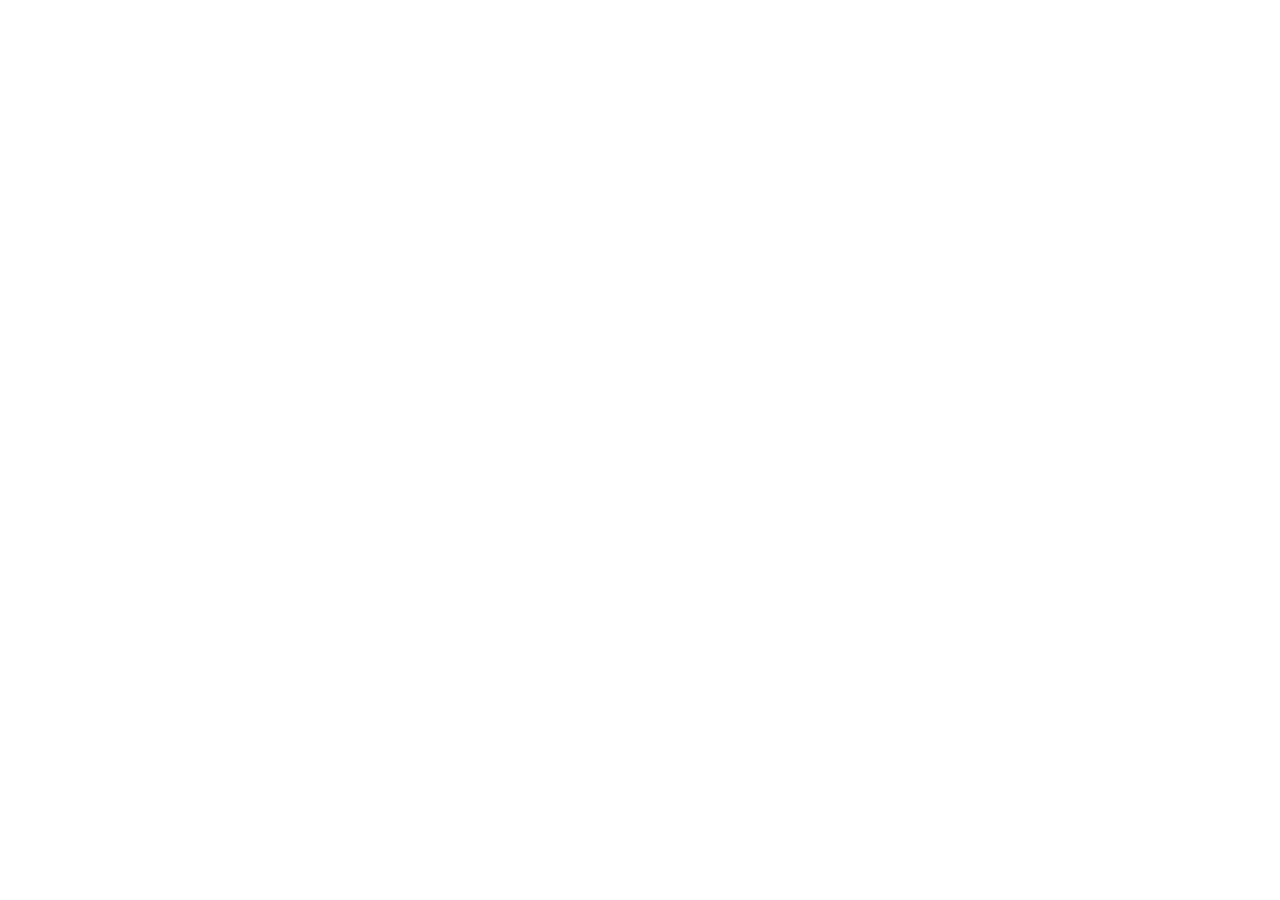
==== html/formulario.html @ ac9edab3 "Mejoras y añadí la animacion de scroll con css" ====
<!DOCTYPE html>
<html lang="es">
<head>
    <meta charset="UTF-8">
    <meta name="viewport" content="width=device-width, initial-scale=1.0">
    <title>Legacy - barber </title>
</head>
<body>
    
</body>
</html>
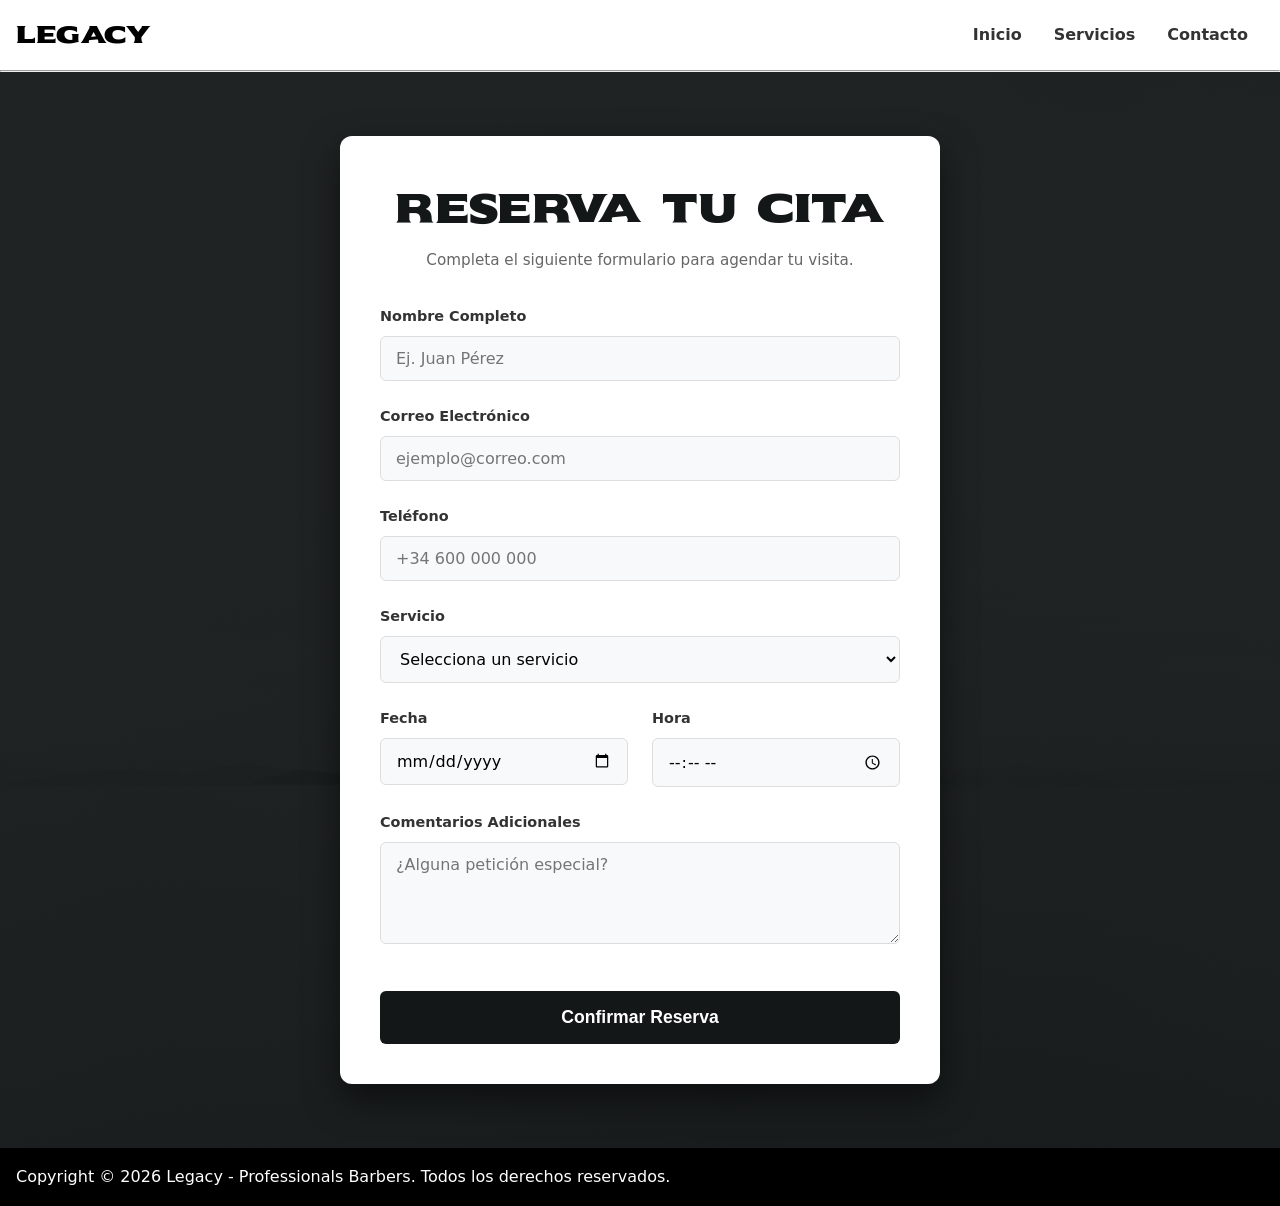
==== commit c9daa30d: "Mejoras con el css en el formulario y responsive" ====
--- a/html/formulario.html
+++ b/html/formulario.html
@@ -1,11 +1,97 @@
 <!DOCTYPE html>
 <html lang="es">
+
 <head>
     <meta charset="UTF-8">
     <meta name="viewport" content="width=device-width, initial-scale=1.0">
-    <title>Legacy - barber </title>
+    <title>Legacy - Reservas</title>
+    <link rel="stylesheet" href="../css/style.css">
+    <link rel="stylesheet" href="../css/formulario.css">
+    <link rel="preconnect" href="https://fonts.googleapis.com">
+    <link rel="preconnect" href="https://fonts.gstatic.com" crossorigin>
+    <link href="https://fonts.googleapis.com/css2?family=Sekuya&display=swap" rel="stylesheet">
+    <link rel="icon" href="../img/iconoweb.png">
 </head>
+
 <body>
-    
+    <header>
+        <nav class="nav">
+            <div class="logo">
+                <a href="../index.html"
+                    style="font-family: 'Sekuya', system-ui; font-size: 1.5rem; text-decoration: none; color: #000;">Legacy</a>
+            </div>
+
+            <ul>
+                <li><a href="../index.html">Inicio</a></li>
+                <li><a href="../index.html#servicios">Servicios</a></li>
+                <li><a href="../index.html#contacto">Contacto</a></li>
+            </ul>
+        </nav>
+    </header>
+    <hr>
+
+    <main>
+        <section class="reservation-section">
+            <div class="form-container">
+                <div class="form-header">
+                    <h2 class="sekuya-regular">Reserva tu Cita</h2>
+                    <p>Completa el siguiente formulario para agendar tu visita.</p>
+                </div>
+
+                <form action="#" method="POST" class="reservation-form">
+                    <div class="form-group">
+                        <label for="nombre">Nombre Completo</label>
+                        <input type="text" id="nombre" name="nombre" placeholder="Ej. Juan Pérez" required>
+                    </div>
+
+                    <div class="form-group">
+                        <label for="email">Correo Electrónico</label>
+                        <input type="email" id="email" name="email" placeholder="ejemplo@correo.com" required>
+                    </div>
+
+                    <div class="form-group">
+                        <label for="telefono">Teléfono</label>
+                        <input type="tel" id="telefono" name="telefono" placeholder="+34 600 000 000" required>
+                    </div>
+
+                    <div class="form-group">
+                        <label for="servicio">Servicio</label>
+                        <select id="servicio" name="servicio" required>
+                            <option value="" disabled selected>Selecciona un servicio</option>
+                            <option value="classic">Legacy Service Classic - £40.00 (40 min)</option>
+                            <option value="plus">Legacy Service Plus - £60.00 (60 min)</option>
+                            <option value="beard">Legacy Service Beard - £40.00 (20 min)</option>
+                            <option value="kids">Legacy Service Kids - £20.00 (30 min)</option>
+                        </select>
+                    </div>
+
+                    <div class="form-row">
+                        <div class="form-group">
+                            <label for="fecha">Fecha</label>
+                            <input type="date" id="fecha" name="fecha" required>
+                        </div>
+
+                        <div class="form-group">
+                            <label for="hora">Hora</label>
+                            <input type="time" id="hora" name="hora" min="09:00" max="20:00" required>
+                        </div>
+                    </div>
+
+                    <div class="form-group">
+                        <label for="comentarios">Comentarios Adicionales</label>
+                        <textarea id="comentarios" name="comentarios" rows="4"
+                            placeholder="¿Alguna petición especial?"></textarea>
+                    </div>
+
+                    <button type="submit" class="submit-btn">Confirmar Reserva</button>
+                </form>
+            </div>
+        </section>
+    </main>
+
+    <footer>
+        <p>Copyright © 2026 Legacy - Professionals Barbers. Todos los derechos reservados.</p>
+    </footer>
 </body>
+
 </html>
--- a/css/style.css
+++ b/css/style.css
@@ -0,0 +1,317 @@
+:root {
+    --primary-color: #131718;
+    --secondary-color: #fff;
+}
+
+@keyframes fadeIn {
+    from {
+        opacity: 0;
+    }
+
+    to {
+        opacity: 1;
+    }
+}
+
+@keyframes appear {
+    from {
+        opacity: 0;
+        transform: translateX(-100);
+    }
+
+    to {
+        opacity: 1;
+        transform: translateX(0px);
+    }
+}
+
+@keyframes appear-bottom {
+    from {
+        opacity: 0;
+        scale: 0.5;
+    }
+
+    to {
+        opacity: 1;
+        scale: 1;
+    }
+}
+
+* {
+    margin: 0;
+    padding: 0;
+    box-sizing: border-box;
+}
+
+body {
+    font-family: system-ui, -apple-system, BlinkMacSystemFont, 'Segoe UI', Roboto, Oxygen, Ubuntu, Cantarell, 'Open Sans', 'Helvetica Neue', sans-serif;
+}
+
+.sekuya-regular {
+    font-family: "Sekuya", system-ui;
+    font-weight: 400;
+    font-style: normal;
+}
+
+.nav {
+    display: flex;
+    justify-content: space-between;
+    align-items: center;
+    padding: 1rem;
+    background-color: #fff;
+    animation: fadeIn 1s ease-in-out;
+}
+
+.btn {
+    background-color: #333;
+    color: #fff;
+    border: none;
+    padding: 1rem;
+    cursor: pointer;
+    border-radius: 5px;
+}
+
+.btn a {
+    text-decoration: none;
+    color: #fff;
+}
+
+.nav ul {
+    display: flex;
+    list-style: none;
+}
+
+.nav ul li {
+    margin: 0 1rem;
+}
+
+.nav ul li a {
+    text-decoration: none;
+    color: #333;
+    font-weight: bold;
+}
+
+.nav a {
+    transition: color 0.6s ease-in-out,
+        background-color 0.6s ease-in-out;
+}
+
+.nav a:hover {
+    color: #ffffff;
+    background-color: #000000;
+}
+
+.hero {
+    background-image: url('../img/FondoHome.jpg');
+    background-size: cover;
+    background-position: center;
+    height: 100vh;
+    display: flex;
+    justify-content: center;
+    align-items: center;
+    animation: fadeIn 1.5s ease-in-out;
+}
+
+.hero-content {
+    text-align: center;
+    color: rgb(0, 0, 0);
+}
+
+.hero-content h1 {
+    font-size: 3rem;
+    margin-bottom: 20rem;
+}
+
+.about {
+    background-color: var(--primary-color);
+    color: white;
+    display: grid;
+    align-items: center;
+    gap: 2rem;
+    padding: 4rem 10%;
+    animation: appear 5s linear;
+    animation-timeline: view();
+    animation-range: entry 0% cover 40%;
+}
+
+.about-content {
+    display: flex;
+    flex-direction: column;
+}
+
+.about-content button {
+    margin-top: 20px;
+    height: 32px;
+    width: auto;
+    background: linear-gradient(to left,
+            #e4e4e4,
+            #0d0d0d);
+    border: none;
+}
+
+.about-content a {
+    text-decoration: none;
+    color: var(--secondary-color);
+}
+
+.about img {
+    grid-column: 2;
+    grid-row: 1 / 4;
+    width: 100%;
+    height: 100%;
+    object-fit: cover;
+    border-radius: 12px;
+}
+
+.services {
+    display: flex;
+    justify-content: center;
+    align-items: center;
+}
+
+.services article {
+    margin: 10px 2em;
+    padding: 10px;
+    border: 1px solid #ccc;
+    border-radius: 5px;
+}
+
+.mapa {
+    margin-top: 5em;
+    display: flex;
+    justify-content: center;
+    align-items: center;
+    background-color: var(--primary-color);
+    padding: 10px;
+}
+
+.mapa h2 {
+    color: var(--secondary-color);
+}
+
+.mapa iframe {
+    object-fit: cover;
+    border-radius: 8px;
+    box-shadow: 0 4px 6px rgba(0, 0, 0, 0.1);
+    transition: transform 0.3s ease;
+}
+
+.gallery {
+    padding: 3rem 1rem;
+    text-align: center;
+}
+
+.gallery h2 {
+    font-size: 2.5rem;
+    margin-bottom: 2rem;
+    color: var(--primary-color);
+}
+
+.gallery-grid {
+    display: grid;
+    grid-template-columns: repeat(3, 1fr);
+    gap: 20px;
+    max-width: 1200px;
+    margin: 0 auto;
+}
+
+.gallery-grid img {
+    width: 100%;
+    height: 300px;
+    object-fit: cover;
+    border-radius: 8px;
+    box-shadow: 0 4px 6px rgba(0, 0, 0, 0.1);
+    transition: transform 0.3s ease;
+}
+
+.gallery-grid img:hover {
+    transform: scale(1.03);
+}
+
+footer {
+    background-color: #000000;
+    color: #fff;
+    padding: 1rem;
+    display: flex;
+    justify-content: space-between;
+
+}
+
+footer li {
+    list-style: none;
+
+}
+
+footer-enlace {
+    text-align: left;
+}
+
+footer a {
+    text-decoration: none;
+    color: #fff;
+}
+
+.social-media img {
+    height: 32px;
+    width: 32px;
+}
+
+@media (max-width: 768px) {
+    .nav {
+        flex-direction: column-reverse;
+        padding: 1.5rem;
+        gap: 1.5rem;
+    }
+
+    .nav ul {
+        flex-direction: column;
+        align-items: center;
+        width: 100%;
+        padding: 0;
+        margin-bottom: 1rem;
+    }
+
+    .nav ul li {
+        font-size: 1.1rem;
+
+    }
+
+    .hero-content h1 {
+        font-size: 14pt;
+        margin-bottom: 8rem;
+        line-height: 1.2;
+    }
+
+    .hero {
+        background-position: center top;
+    }
+
+    button {
+        width: 80%;
+        padding: 12px;
+        font-size: 1rem;
+    }
+
+    .about {
+        grid-template-columns: 1fr;
+        padding: 2rem 1rem;
+        text-align: center;
+    }
+
+    .about h2,
+    .about p,
+    .about button {
+        grid-column: 1;
+        text-align: center;
+    }
+
+    .about img {
+        grid-column: 1;
+        grid-row: auto;
+        margin-top: 2rem;
+    }
+
+    .gallery-grid {
+        grid-template-columns: 1fr;
+    }
+}
--- a/css/formulario.css
+++ b/css/formulario.css
@@ -0,0 +1,173 @@
+:root {
+    --primary-color: #131718;
+    --secondary-color: #fff;
+    --accent-color: #333;
+    --input-bg: #f8f9fa;
+    --border-color: #ddd;
+}
+
+* {
+    margin: 0;
+    padding: 0;
+    box-sizing: border-box;
+}
+
+body {
+    font-family: system-ui, -apple-system, 'Segoe UI', Roboto, 'Helvetica Neue', Arial, sans-serif;
+    background-color: var(--primary-color);
+    color: var(--secondary-color);
+    line-height: 1.6;
+}
+
+
+.nav {
+    background-color: var(--secondary-color);
+}
+
+.reservation-section {
+    display: flex;
+    justify-content: center;
+    align-items: center;
+    min-height: 90vh;
+    padding: 4rem 1rem;
+    background-image: linear-gradient(rgba(19, 23, 24, 0.95), rgba(19, 23, 24, 0.95)), url('../img/FondoHome.jpg');
+    background-size: cover;
+    background-position: center;
+}
+
+
+.form-container {
+    background-color: var(--secondary-color);
+    color: var(--primary-color);
+    width: 100%;
+    max-width: 600px;
+    padding: 2.5rem;
+    border-radius: 12px;
+    box-shadow: 0 15px 35px rgba(0, 0, 0, 0.5);
+    animation: slideUp 0.8s ease-out;
+}
+
+@keyframes slideUp {
+    from {
+        opacity: 0;
+        transform: translateY(30px);
+    }
+
+    to {
+        opacity: 1;
+        transform: translateY(0);
+    }
+}
+
+.form-header {
+    text-align: center;
+    margin-bottom: 2rem;
+}
+
+.form-header h2 {
+    font-size: 2.5rem;
+    margin-bottom: 0.5rem;
+    color: var(--primary-color);
+}
+
+.form-header p {
+    color: #666;
+    font-size: 0.95rem;
+}
+
+.form-group {
+    margin-bottom: 1.5rem;
+}
+
+.form-row {
+    display: flex;
+    gap: 1.5rem;
+}
+
+.form-row .form-group {
+    flex: 1;
+}
+
+label {
+    display: block;
+    margin-bottom: 0.5rem;
+    font-weight: 600;
+    font-size: 0.9rem;
+    color: #333;
+}
+
+input,
+select,
+textarea {
+    width: 100%;
+    padding: 12px 15px;
+    border: 1px solid var(--border-color);
+    border-radius: 6px;
+    background-color: var(--input-bg);
+    font-family: inherit;
+    font-size: 1rem;
+    transition: all 0.3s ease;
+}
+
+input:focus,
+select:focus,
+textarea:focus {
+    outline: none;
+    border-color: var(--primary-color);
+    background-color: #fff;
+    box-shadow: 0 0 0 3px rgba(19, 23, 24, 0.1);
+}
+
+textarea {
+    resize: vertical;
+    min-height: 100px;
+}
+
+.submit-btn {
+    width: 100%;
+    padding: 1rem;
+    background-color: var(--primary-color);
+    color: var(--secondary-color);
+    border: none;
+    border-radius: 6px;
+    font-size: 1.1rem;
+    font-weight: bold;
+    cursor: pointer;
+    transition: transform 0.2s ease, background-color 0.3s ease;
+    margin-top: 1rem;
+}
+
+.submit-btn:hover {
+    background-color: #000;
+    transform: translateY(-2px);
+    box-shadow: 0 5px 15px rgba(0, 0, 0, 0.3);
+}
+
+.submit-btn:active {
+    transform: translateY(0);
+}
+
+
+footer {
+    background-color: #000;
+    color: #fff;
+    text-align: center;
+    padding: 1rem;
+    width: 100%;
+}
+
+/* Responsive */
+@media (max-width: 768px) {
+    .form-container {
+        padding: 1.5rem;
+    }
+
+    .form-header h2 {
+        font-size: 2rem;
+    }
+
+    .form-row {
+        flex-direction: column;
+        gap: 0;
+    }
+}
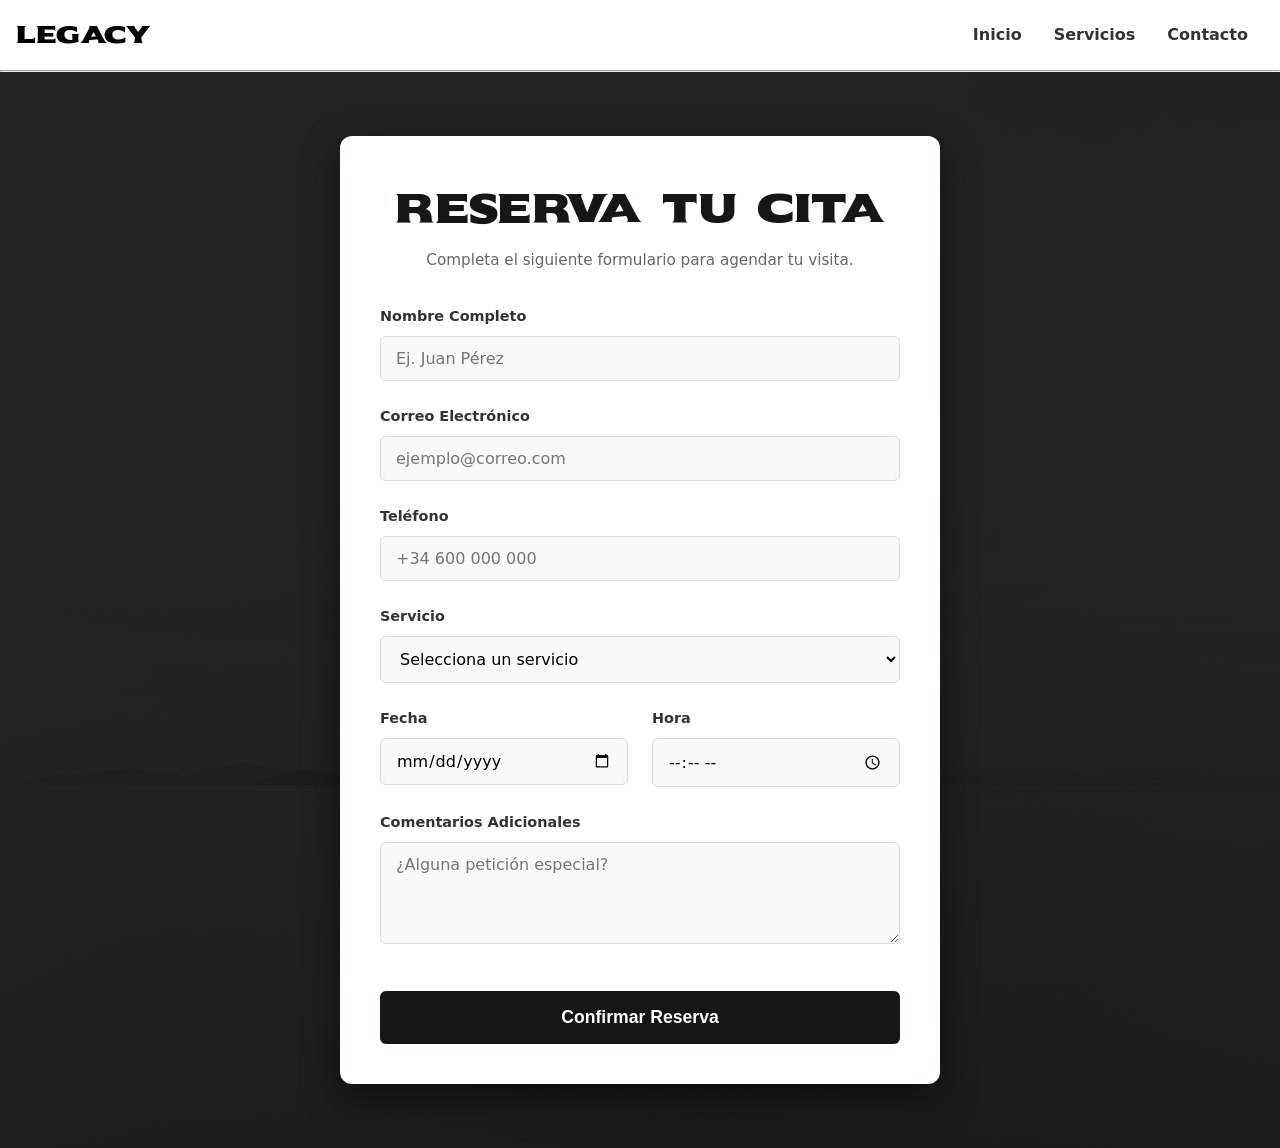
==== commit 29e6ff9f: "Mejoras generales" ====
--- a/html/formulario.html
+++ b/html/formulario.html
@@ -88,10 +88,6 @@
             </div>
         </section>
     </main>
-
-    <footer>
-        <p>Copyright © 2026 Legacy - Professionals Barbers. Todos los derechos reservados.</p>
-    </footer>
 </body>
 
 </html>
--- a/css/style.css
+++ b/css/style.css
@@ -1,6 +1,10 @@
 :root {
     --primary-color: #131718;
     --secondary-color: #fff;
+}
+
+html {
+    scroll-behavior: smooth;
 }
 
 @keyframes fadeIn {
@@ -22,18 +26,6 @@
     to {
         opacity: 1;
         transform: translateX(0px);
-    }
-}
-
-@keyframes appear-bottom {
-    from {
-        opacity: 0;
-        scale: 0.5;
-    }
-
-    to {
-        opacity: 1;
-        scale: 1;
     }
 }
 
@@ -102,8 +94,8 @@
 }
 
 .hero {
-    background-image: url('../img/FondoHome.jpg');
-    background-size: cover;
+    background-color: var(--primary-color);
+    overflow: hidden;
     background-position: center;
     height: 100vh;
     display: flex;
@@ -114,14 +106,59 @@
 
 .hero-content {
     text-align: center;
+    background-color: transparent;
+    background-blend-mode: multiply;
+    backdrop-filter: blur(10px);
     color: rgb(0, 0, 0);
+
 }
 
 .hero-content h1 {
-    font-size: 3rem;
+    color: var(--secondary-color);
+    font-size: 6rem;
     margin-bottom: 20rem;
-}
-
+
+}
+/* Scroll indicator */
+.scroll-hint {
+    position: absolute;
+    bottom: 40px; right: 48px;
+    z-index: 2;
+    display: flex;
+    flex-direction: column;
+    align-items: center;
+    gap: 8px;
+    animation: fade-up 1s 1s both;
+  }
+  .scroll-hint span {
+    font-family: 'Barlow Condensed', sans-serif;
+    font-size: 0.6rem;
+    letter-spacing: 4px;
+    text-transform: uppercase;
+    color: rgba(245,240,232,0.4);
+    writing-mode: vertical-rl;
+  }
+  .scroll-dot {
+    width: 1px;
+    height: 50px;
+    background: rgba(201,168,76,0.3);
+    position: relative;
+    overflow: hidden;
+  }
+  .scroll-dot::after {
+    content: '';
+    position: absolute;
+    top: -20px;
+    left: 0;
+    width: 1px;
+    height: 20px;
+    background: var(--secondary-color);
+    animation: scroll-anim 2s 1.5s infinite;
+  }
+  @keyframes scroll-anim {
+    from { top: -20px; }
+    to   { top: 100%; }
+  }
 .about {
     background-color: var(--primary-color);
     color: white;
@@ -129,29 +166,24 @@
     align-items: center;
     gap: 2rem;
     padding: 4rem 10%;
-    animation: appear 5s linear;
-    animation-timeline: view();
-    animation-range: entry 0% cover 40%;
-}
-
+}
 .about-content {
     display: flex;
     flex-direction: column;
 }
-
 .about-content button {
     margin-top: 20px;
     height: 32px;
-    width: auto;
-    background: linear-gradient(to left,
-            #e4e4e4,
-            #0d0d0d);
+    width: 100px;
+    background-color: var(--secondary-color);
     border: none;
+    border-radius: 5px;
+    padding: 10px;
 }
 
 .about-content a {
     text-decoration: none;
-    color: var(--secondary-color);
+    color: #000000;
 }
 
 .about img {
@@ -161,15 +193,21 @@
     height: 100%;
     object-fit: cover;
     border-radius: 12px;
-}
-
-.services {
+    mask-image: linear-gradient(black 90%, transparent ) ;
+}
+
+.service {
+    margin-top: 3rem;
+    text-align: center;
+}
+
+.services-list {
     display: flex;
     justify-content: center;
     align-items: center;
 }
 
-.services article {
+.services-list article {
     margin: 10px 2em;
     padding: 10px;
     border: 1px solid #ccc;
